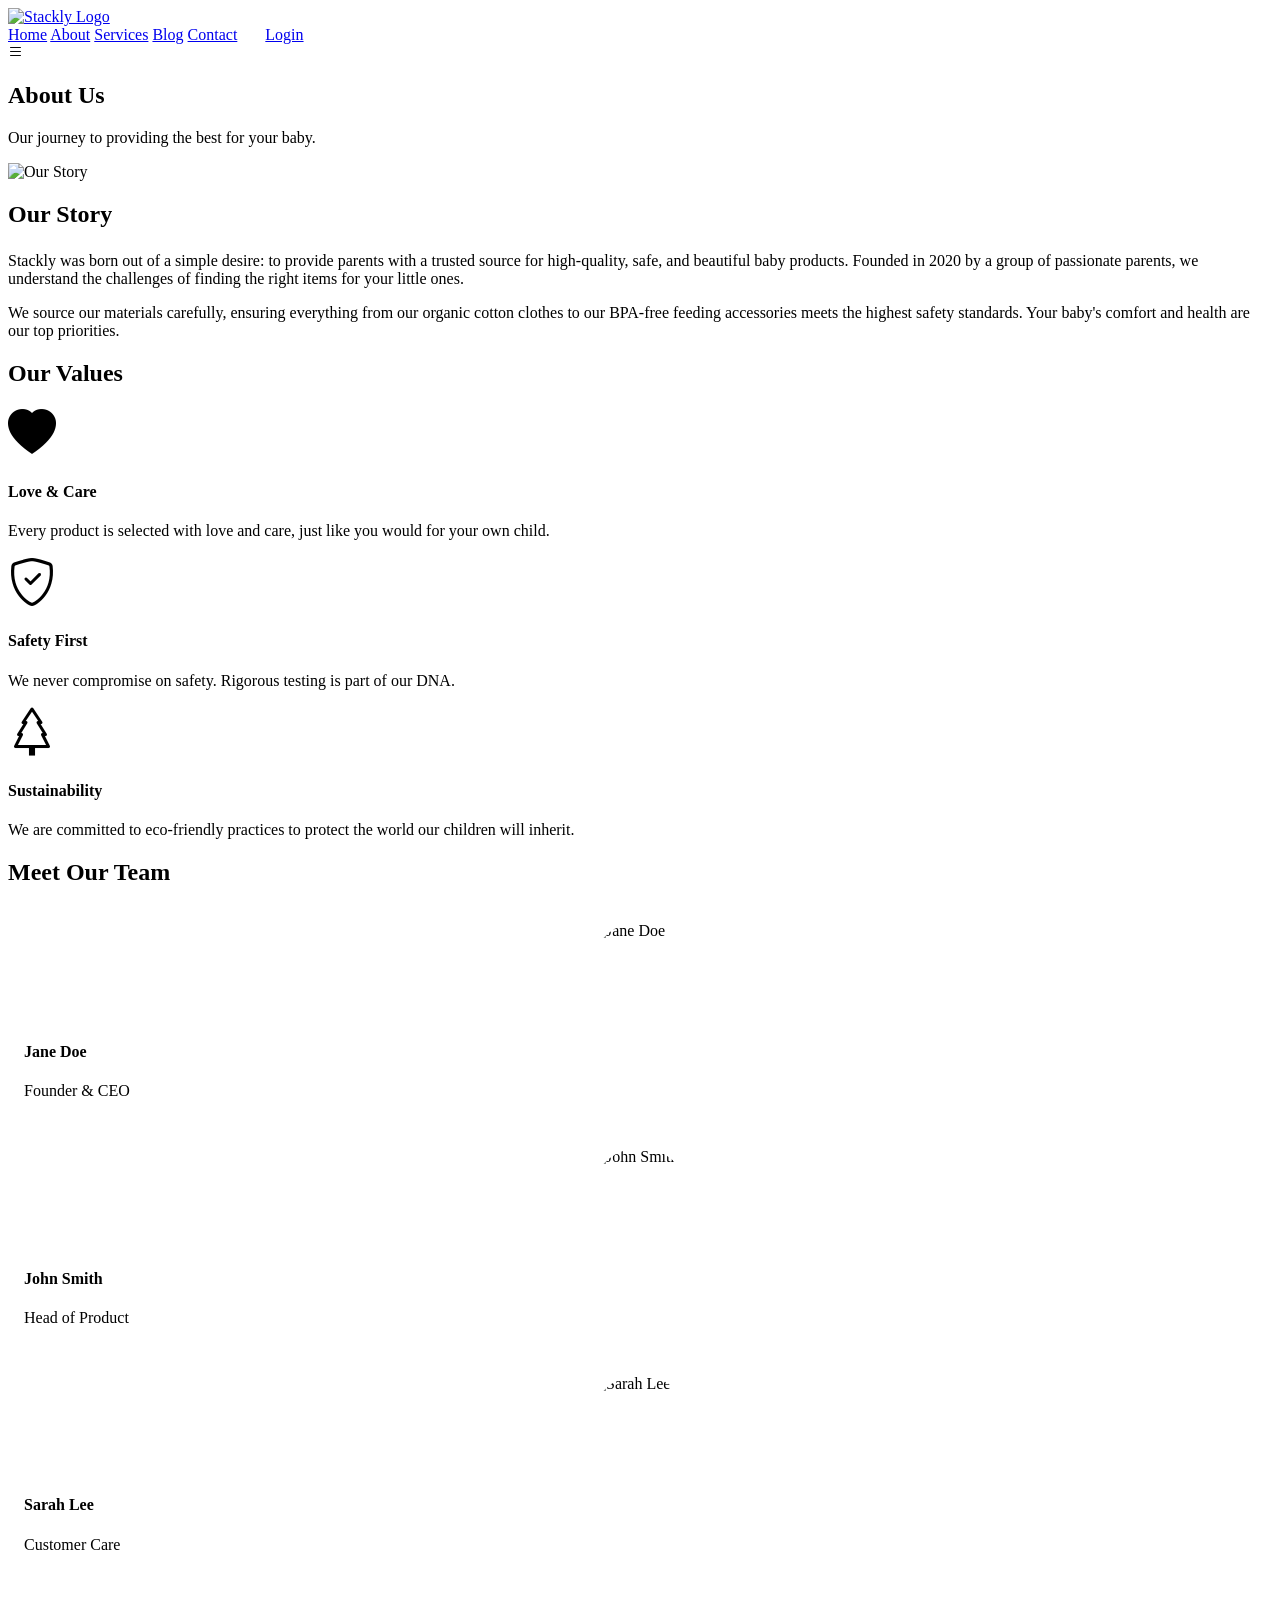
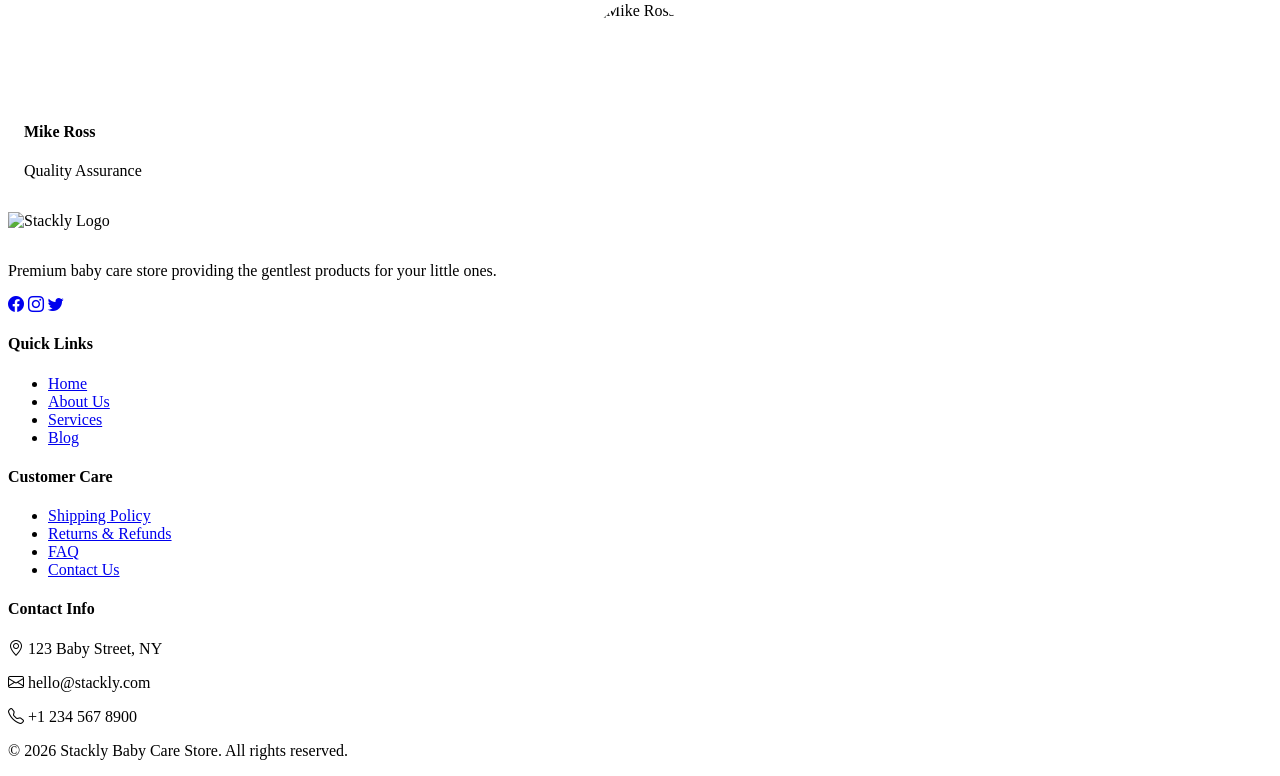
==== about.html @ 8e71440f "Add files via upload" ====
<!DOCTYPE html>
<html lang="en">
<head>
    <meta charset="UTF-8">
    <meta name="viewport" content="width=device-width, initial-scale=1.0">
    <title>About Us | Stackly Baby Care Store</title>
    <meta name="description" content="Learn more about Stackly Baby Care Store.">
    <link href="https://cdn.jsdelivr.net/npm/bootstrap-icons@1.11.1/font/bootstrap-icons.css" rel="stylesheet">
    <link rel="stylesheet" href="assets/css/style.css">
</head>
<body>

    <!-- Header -->
    <header>
        <div class="container navbar">
            <a href="index.html" class="logo">
                <img src="assets/images/logo.webp" alt="Stackly Logo">
            </a>
            <nav class="nav-links">
                <a href="index.html">Home</a>
                <a href="about.html" class="active">About</a>
                <a href="services.html">Services</a>
                <a href="blog.html">Blog</a>
                <a href="contact.html">Contact</a>
                <a href="login.html" class="btn btn-outline" style="padding: 0.5rem 1.5rem; margin-right: 0.5rem;">Login</a><a href="register.html" class="btn btn-primary" style="color: white; padding: 0.5rem 1.5rem;">Register</a>
            </nav>
            <div class="mobile-menu-btn">
                <i class="bi bi-list"></i>
            </div>
        </div>
    </header>

    <!-- 1. Page Header -->
    <section class="page-header">
        <div class="container animate-fade">
            <h1>About Us</h1>
            <p>Our journey to providing the best for your baby.</p>
        </div>
    </section>

    <!-- 2. Our Story -->
    <section class="py-5">
        <div class="container grid-2 reveal">
            <div class="reveal-left">
                <img src="assets/images/about.webp" alt="Our Story" style="border-radius: var(--radius); box-shadow: var(--shadow);">
            </div>
            <div class="reveal-right">
                <h2 class="mb-5" style="margin-bottom: 1.5rem;">Our Story</h2>
                <p>Stackly was born out of a simple desire: to provide parents with a trusted source for high-quality, safe, and beautiful baby products. Founded in 2020 by a group of passionate parents, we understand the challenges of finding the right items for your little ones.</p>
                <p>We source our materials carefully, ensuring everything from our organic cotton clothes to our BPA-free feeding accessories meets the highest safety standards. Your baby's comfort and health are our top priorities.</p>
            </div>
        </div>
    </section>

    <!-- 3. Our Values -->
    <section class="py-5 bg-light" style="background: var(--light);">
        <div class="container text-center reveal-scale">
            <h2 class="mb-5">Our Values</h2>
            <div class="grid-3">
                <div class="card">
                    <i class="bi bi-heart-fill fs-1" style="font-size: 3rem; color: var(--primary); margin-bottom: 1rem;"></i>
                    <h4>Love & Care</h4>
                    <p>Every product is selected with love and care, just like you would for your own child.</p>
                </div>
                <div class="card">
                    <i class="bi bi-shield-check fs-1" style="font-size: 3rem; color: var(--secondary); margin-bottom: 1rem;"></i>
                    <h4>Safety First</h4>
                    <p>We never compromise on safety. Rigorous testing is part of our DNA.</p>
                </div>
                <div class="card">
                    <i class="bi bi-tree fs-1" style="font-size: 3rem; color: var(--accent); margin-bottom: 1rem;"></i>
                    <h4>Sustainability</h4>
                    <p>We are committed to eco-friendly practices to protect the world our children will inherit.</p>
                </div>
            </div>
        </div>
    </section>

    <!-- 4. Meet The Team -->
    <section class="py-5">
        <div class="container text-center reveal">
            <h2 class="mb-5">Meet Our Team</h2>
            <div class="grid-4">
                <div class="card" style="padding: 1rem;">
                    <img src="assets/images/team_jane.webp" alt="Jane Doe" style="width: 100px; height: 100px; border-radius: 50%; object-fit: cover; margin: 0 auto 1rem; display: block;">
                    <h4>Jane Doe</h4>
                    <p>Founder & CEO</p>
                </div>
                <div class="card" style="padding: 1rem;">
                    <img src="assets/images/team_john.webp" alt="John Smith" style="width: 100px; height: 100px; border-radius: 50%; object-fit: cover; margin: 0 auto 1rem; display: block;">
                    <h4>John Smith</h4>
                    <p>Head of Product</p>
                </div>
                <div class="card" style="padding: 1rem;">
                    <img src="assets/images/team_sarah.webp" alt="Sarah Lee" style="width: 100px; height: 100px; border-radius: 50%; object-fit: cover; margin: 0 auto 1rem; display: block;">
                    <h4>Sarah Lee</h4>
                    <p>Customer Care</p>
                </div>
                <div class="card" style="padding: 1rem;">
                    <img src="assets/images/team_mike.webp" alt="Mike Ross" style="width: 100px; height: 100px; border-radius: 50%; object-fit: cover; margin: 0 auto 1rem; display: block;">
                    <h4>Mike Ross</h4>
                    <p>Quality Assurance</p>
                </div>
            </div>
        </div>
    </section>

    <!-- Footer -->
    <footer>
        <div class="container">
            <div class="footer-grid">
                <div class="footer-col">
                    <img src="assets/images/logo.webp" alt="Stackly Logo" style="height: 40px; margin-bottom: 1rem;">
                    <p>Premium baby care store providing the gentlest products for your little ones.</p>
                    <div class="social-links">
                        <a href="404.html" class="social-link"><i class="bi bi-facebook"></i></a>
                        <a href="404.html" class="social-link"><i class="bi bi-instagram"></i></a>
                        <a href="404.html" class="social-link"><i class="bi bi-twitter"></i></a>
                    </div>
                </div>
                <div class="footer-col">
                    <h4>Quick Links</h4>
                    <ul class="footer-links">
                        <li><a href="index.html">Home</a></li>
                        <li><a href="about.html">About Us</a></li>
                        <li><a href="services.html">Services</a></li>
                        <li><a href="blog.html">Blog</a></li>
                    </ul>
                </div>
                <div class="footer-col">
                    <h4>Customer Care</h4>
                    <ul class="footer-links">
                        <li><a href="404.html">Shipping Policy</a></li>
                        <li><a href="404.html">Returns & Refunds</a></li>
                        <li><a href="404.html">FAQ</a></li>
                        <li><a href="contact.html">Contact Us</a></li>
                    </ul>
                </div>
                <div class="footer-col">
                    <h4>Contact Info</h4>
                    <p><i class="bi bi-geo-alt me-2"></i> 123 Baby Street, NY</p>
                    <p><i class="bi bi-envelope me-2"></i> hello@stackly.com</p>
                    <p><i class="bi bi-telephone me-2"></i> +1 234 567 8900</p>
                </div>
            </div>
            <div class="footer-bottom">
                <p>&copy; 2026 Stackly Baby Care Store. All rights reserved.</p>
            </div>
        </div>
    </footer>

    <script src="assets/js/main.js"></script>
</body>
</html>
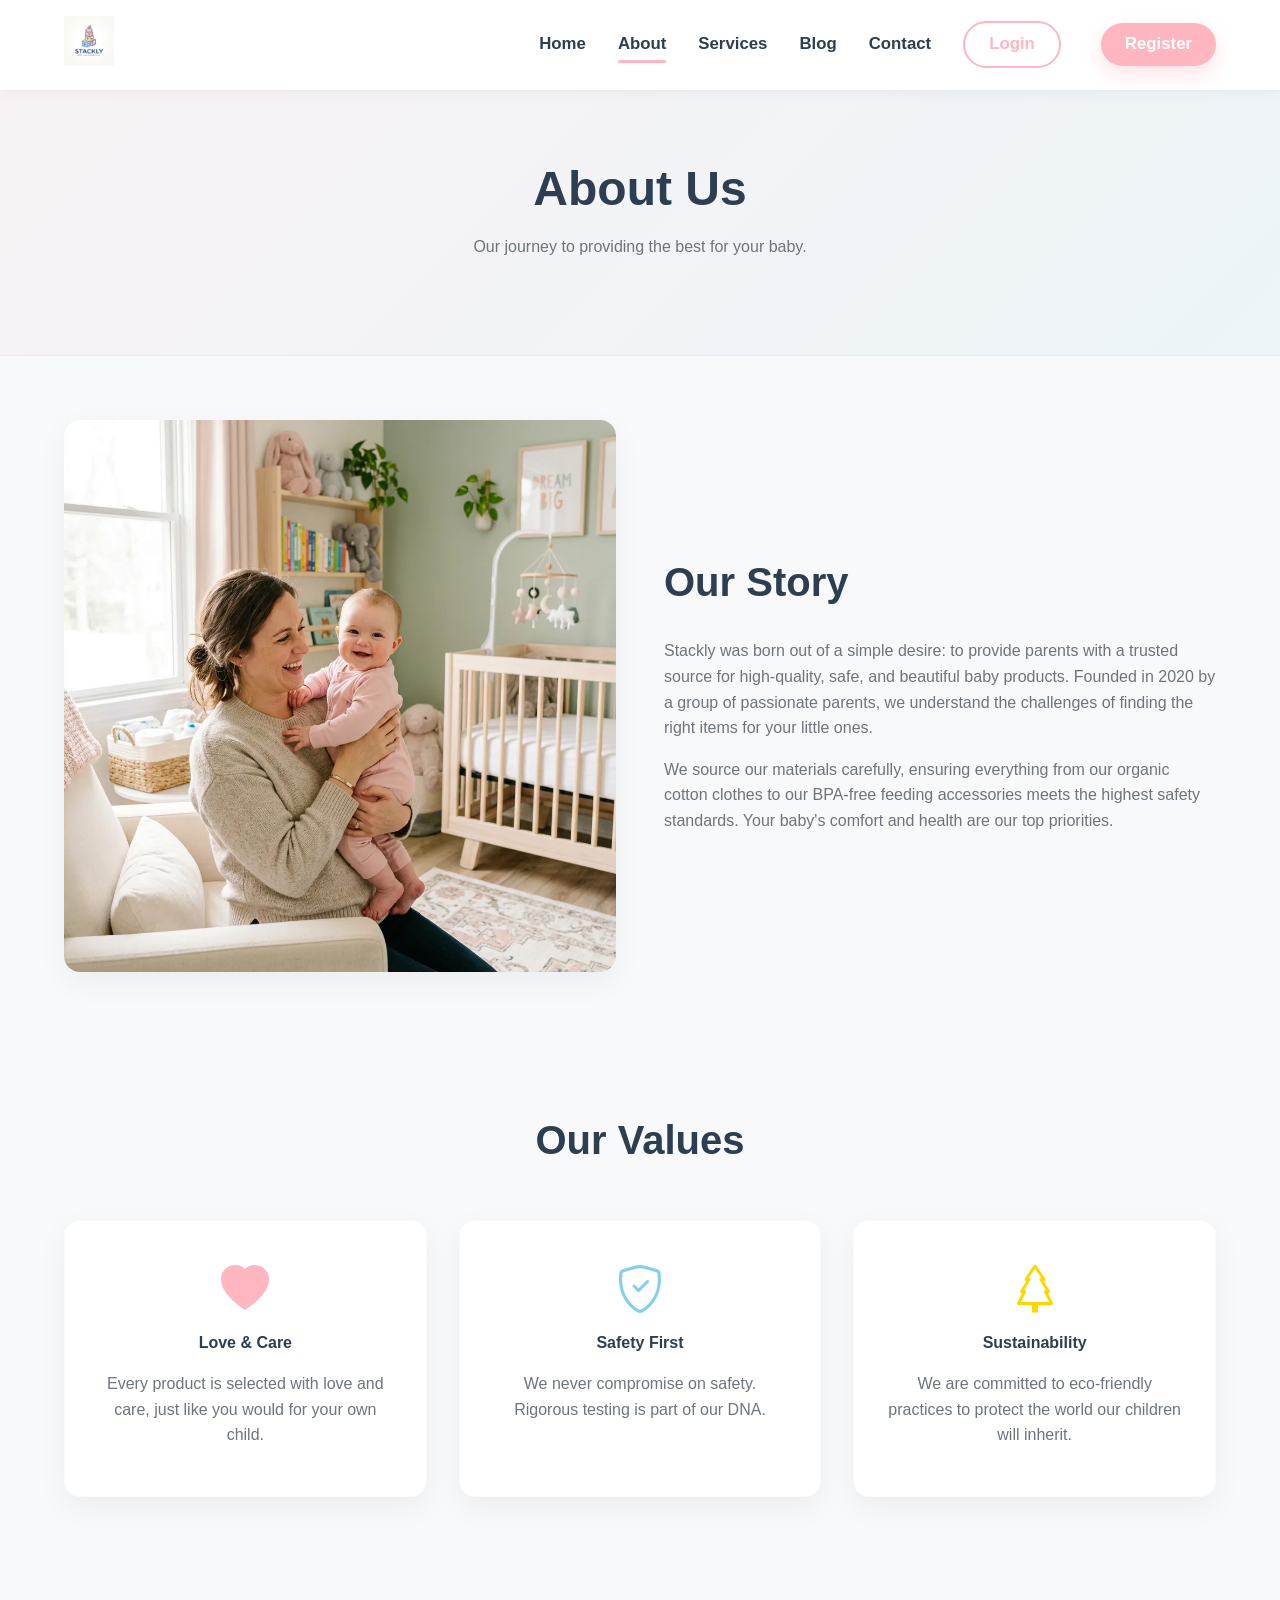
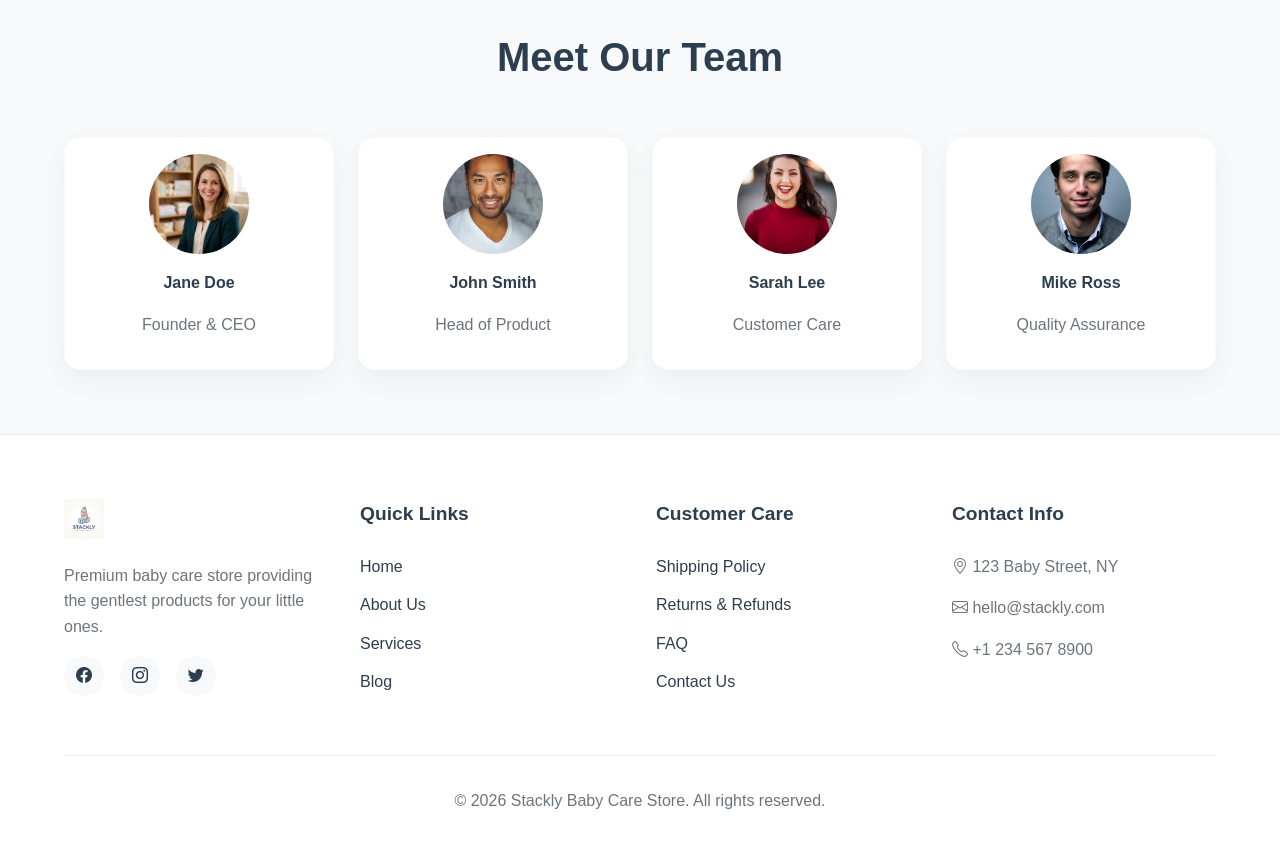
==== commit 8d2db426: "chore: organize assets into proper folder structure and update pages with map and team images" ====
--- a/about.html
+++ b/about.html
@@ -1,154 +1,154 @@
-<!DOCTYPE html>
-<html lang="en">
-<head>
-    <meta charset="UTF-8">
-    <meta name="viewport" content="width=device-width, initial-scale=1.0">
-    <title>About Us | Stackly Baby Care Store</title>
-    <meta name="description" content="Learn more about Stackly Baby Care Store.">
-    <link href="https://cdn.jsdelivr.net/npm/bootstrap-icons@1.11.1/font/bootstrap-icons.css" rel="stylesheet">
-    <link rel="stylesheet" href="assets/css/style.css">
-</head>
-<body>
-
-    <!-- Header -->
-    <header>
-        <div class="container navbar">
-            <a href="index.html" class="logo">
-                <img src="assets/images/logo.webp" alt="Stackly Logo">
-            </a>
-            <nav class="nav-links">
-                <a href="index.html">Home</a>
-                <a href="about.html" class="active">About</a>
-                <a href="services.html">Services</a>
-                <a href="blog.html">Blog</a>
-                <a href="contact.html">Contact</a>
-                <a href="login.html" class="btn btn-outline" style="padding: 0.5rem 1.5rem; margin-right: 0.5rem;">Login</a><a href="register.html" class="btn btn-primary" style="color: white; padding: 0.5rem 1.5rem;">Register</a>
-            </nav>
-            <div class="mobile-menu-btn">
-                <i class="bi bi-list"></i>
-            </div>
-        </div>
-    </header>
-
-    <!-- 1. Page Header -->
-    <section class="page-header">
-        <div class="container animate-fade">
-            <h1>About Us</h1>
-            <p>Our journey to providing the best for your baby.</p>
-        </div>
-    </section>
-
-    <!-- 2. Our Story -->
-    <section class="py-5">
-        <div class="container grid-2 reveal">
-            <div class="reveal-left">
-                <img src="assets/images/about.webp" alt="Our Story" style="border-radius: var(--radius); box-shadow: var(--shadow);">
-            </div>
-            <div class="reveal-right">
-                <h2 class="mb-5" style="margin-bottom: 1.5rem;">Our Story</h2>
-                <p>Stackly was born out of a simple desire: to provide parents with a trusted source for high-quality, safe, and beautiful baby products. Founded in 2020 by a group of passionate parents, we understand the challenges of finding the right items for your little ones.</p>
-                <p>We source our materials carefully, ensuring everything from our organic cotton clothes to our BPA-free feeding accessories meets the highest safety standards. Your baby's comfort and health are our top priorities.</p>
-            </div>
-        </div>
-    </section>
-
-    <!-- 3. Our Values -->
-    <section class="py-5 bg-light" style="background: var(--light);">
-        <div class="container text-center reveal-scale">
-            <h2 class="mb-5">Our Values</h2>
-            <div class="grid-3">
-                <div class="card">
-                    <i class="bi bi-heart-fill fs-1" style="font-size: 3rem; color: var(--primary); margin-bottom: 1rem;"></i>
-                    <h4>Love & Care</h4>
-                    <p>Every product is selected with love and care, just like you would for your own child.</p>
-                </div>
-                <div class="card">
-                    <i class="bi bi-shield-check fs-1" style="font-size: 3rem; color: var(--secondary); margin-bottom: 1rem;"></i>
-                    <h4>Safety First</h4>
-                    <p>We never compromise on safety. Rigorous testing is part of our DNA.</p>
-                </div>
-                <div class="card">
-                    <i class="bi bi-tree fs-1" style="font-size: 3rem; color: var(--accent); margin-bottom: 1rem;"></i>
-                    <h4>Sustainability</h4>
-                    <p>We are committed to eco-friendly practices to protect the world our children will inherit.</p>
-                </div>
-            </div>
-        </div>
-    </section>
-
-    <!-- 4. Meet The Team -->
-    <section class="py-5">
-        <div class="container text-center reveal">
-            <h2 class="mb-5">Meet Our Team</h2>
-            <div class="grid-4">
-                <div class="card" style="padding: 1rem;">
-                    <img src="assets/images/team_jane.webp" alt="Jane Doe" style="width: 100px; height: 100px; border-radius: 50%; object-fit: cover; margin: 0 auto 1rem; display: block;">
-                    <h4>Jane Doe</h4>
-                    <p>Founder & CEO</p>
-                </div>
-                <div class="card" style="padding: 1rem;">
-                    <img src="assets/images/team_john.webp" alt="John Smith" style="width: 100px; height: 100px; border-radius: 50%; object-fit: cover; margin: 0 auto 1rem; display: block;">
-                    <h4>John Smith</h4>
-                    <p>Head of Product</p>
-                </div>
-                <div class="card" style="padding: 1rem;">
-                    <img src="assets/images/team_sarah.webp" alt="Sarah Lee" style="width: 100px; height: 100px; border-radius: 50%; object-fit: cover; margin: 0 auto 1rem; display: block;">
-                    <h4>Sarah Lee</h4>
-                    <p>Customer Care</p>
-                </div>
-                <div class="card" style="padding: 1rem;">
-                    <img src="assets/images/team_mike.webp" alt="Mike Ross" style="width: 100px; height: 100px; border-radius: 50%; object-fit: cover; margin: 0 auto 1rem; display: block;">
-                    <h4>Mike Ross</h4>
-                    <p>Quality Assurance</p>
-                </div>
-            </div>
-        </div>
-    </section>
-
-    <!-- Footer -->
-    <footer>
-        <div class="container">
-            <div class="footer-grid">
-                <div class="footer-col">
-                    <img src="assets/images/logo.webp" alt="Stackly Logo" style="height: 40px; margin-bottom: 1rem;">
-                    <p>Premium baby care store providing the gentlest products for your little ones.</p>
-                    <div class="social-links">
-                        <a href="404.html" class="social-link"><i class="bi bi-facebook"></i></a>
-                        <a href="404.html" class="social-link"><i class="bi bi-instagram"></i></a>
-                        <a href="404.html" class="social-link"><i class="bi bi-twitter"></i></a>
-                    </div>
-                </div>
-                <div class="footer-col">
-                    <h4>Quick Links</h4>
-                    <ul class="footer-links">
-                        <li><a href="index.html">Home</a></li>
-                        <li><a href="about.html">About Us</a></li>
-                        <li><a href="services.html">Services</a></li>
-                        <li><a href="blog.html">Blog</a></li>
-                    </ul>
-                </div>
-                <div class="footer-col">
-                    <h4>Customer Care</h4>
-                    <ul class="footer-links">
-                        <li><a href="404.html">Shipping Policy</a></li>
-                        <li><a href="404.html">Returns & Refunds</a></li>
-                        <li><a href="404.html">FAQ</a></li>
-                        <li><a href="contact.html">Contact Us</a></li>
-                    </ul>
-                </div>
-                <div class="footer-col">
-                    <h4>Contact Info</h4>
-                    <p><i class="bi bi-geo-alt me-2"></i> 123 Baby Street, NY</p>
-                    <p><i class="bi bi-envelope me-2"></i> hello@stackly.com</p>
-                    <p><i class="bi bi-telephone me-2"></i> +1 234 567 8900</p>
-                </div>
-            </div>
-            <div class="footer-bottom">
-                <p>&copy; 2026 Stackly Baby Care Store. All rights reserved.</p>
-            </div>
-        </div>
-    </footer>
-
-    <script src="assets/js/main.js"></script>
-</body>
-</html>
+<!DOCTYPE html>
+<html lang="en">
+<head>
+    <meta charset="UTF-8">
+    <meta name="viewport" content="width=device-width, initial-scale=1.0">
+    <title>About Us | Stackly Baby Care Store</title>
+    <meta name="description" content="Learn more about Stackly Baby Care Store.">
+    <link href="https://cdn.jsdelivr.net/npm/bootstrap-icons@1.11.1/font/bootstrap-icons.css" rel="stylesheet">
+    <link rel="stylesheet" href="assets/css/style.css">
+</head>
+<body>
+
+    <!-- Header -->
+    <header>
+        <div class="container navbar">
+            <a href="index.html" class="logo">
+                <img src="assets/images/logo.webp" alt="Stackly Logo">
+            </a>
+            <nav class="nav-links">
+                <a href="index.html">Home</a>
+                <a href="about.html" class="active">About</a>
+                <a href="services.html">Services</a>
+                <a href="blog.html">Blog</a>
+                <a href="contact.html">Contact</a>
+                <a href="login.html" class="btn btn-outline" style="padding: 0.5rem 1.5rem; margin-right: 0.5rem;">Login</a><a href="register.html" class="btn btn-primary" style="color: white; padding: 0.5rem 1.5rem;">Register</a>
+            </nav>
+            <div class="mobile-menu-btn">
+                <i class="bi bi-list"></i>
+            </div>
+        </div>
+    </header>
+
+    <!-- 1. Page Header -->
+    <section class="page-header">
+        <div class="container animate-fade">
+            <h1>About Us</h1>
+            <p>Our journey to providing the best for your baby.</p>
+        </div>
+    </section>
+
+    <!-- 2. Our Story -->
+    <section class="py-5">
+        <div class="container grid-2 reveal">
+            <div class="reveal-left">
+                <img src="assets/images/about.webp" alt="Our Story" style="border-radius: var(--radius); box-shadow: var(--shadow);">
+            </div>
+            <div class="reveal-right">
+                <h2 class="mb-5" style="margin-bottom: 1.5rem;">Our Story</h2>
+                <p>Stackly was born out of a simple desire: to provide parents with a trusted source for high-quality, safe, and beautiful baby products. Founded in 2020 by a group of passionate parents, we understand the challenges of finding the right items for your little ones.</p>
+                <p>We source our materials carefully, ensuring everything from our organic cotton clothes to our BPA-free feeding accessories meets the highest safety standards. Your baby's comfort and health are our top priorities.</p>
+            </div>
+        </div>
+    </section>
+
+    <!-- 3. Our Values -->
+    <section class="py-5 bg-light" style="background: var(--light);">
+        <div class="container text-center reveal-scale">
+            <h2 class="mb-5">Our Values</h2>
+            <div class="grid-3">
+                <div class="card">
+                    <i class="bi bi-heart-fill fs-1" style="font-size: 3rem; color: var(--primary); margin-bottom: 1rem;"></i>
+                    <h4>Love & Care</h4>
+                    <p>Every product is selected with love and care, just like you would for your own child.</p>
+                </div>
+                <div class="card">
+                    <i class="bi bi-shield-check fs-1" style="font-size: 3rem; color: var(--secondary); margin-bottom: 1rem;"></i>
+                    <h4>Safety First</h4>
+                    <p>We never compromise on safety. Rigorous testing is part of our DNA.</p>
+                </div>
+                <div class="card">
+                    <i class="bi bi-tree fs-1" style="font-size: 3rem; color: var(--accent); margin-bottom: 1rem;"></i>
+                    <h4>Sustainability</h4>
+                    <p>We are committed to eco-friendly practices to protect the world our children will inherit.</p>
+                </div>
+            </div>
+        </div>
+    </section>
+
+    <!-- 4. Meet The Team -->
+    <section class="py-5">
+        <div class="container text-center reveal">
+            <h2 class="mb-5">Meet Our Team</h2>
+            <div class="grid-4">
+                <div class="card" style="padding: 1rem;">
+                    <img src="assets/images/team_jane.webp" alt="Jane Doe" style="width: 100px; height: 100px; border-radius: 50%; object-fit: cover; margin: 0 auto 1rem; display: block;">
+                    <h4>Jane Doe</h4>
+                    <p>Founder & CEO</p>
+                </div>
+                <div class="card" style="padding: 1rem;">
+                    <img src="assets/images/team_john.webp" alt="John Smith" style="width: 100px; height: 100px; border-radius: 50%; object-fit: cover; margin: 0 auto 1rem; display: block;">
+                    <h4>John Smith</h4>
+                    <p>Head of Product</p>
+                </div>
+                <div class="card" style="padding: 1rem;">
+                    <img src="assets/images/team_sarah.webp" alt="Sarah Lee" style="width: 100px; height: 100px; border-radius: 50%; object-fit: cover; margin: 0 auto 1rem; display: block;">
+                    <h4>Sarah Lee</h4>
+                    <p>Customer Care</p>
+                </div>
+                <div class="card" style="padding: 1rem;">
+                    <img src="assets/images/team_mike.webp" alt="Mike Ross" style="width: 100px; height: 100px; border-radius: 50%; object-fit: cover; margin: 0 auto 1rem; display: block;">
+                    <h4>Mike Ross</h4>
+                    <p>Quality Assurance</p>
+                </div>
+            </div>
+        </div>
+    </section>
+
+    <!-- Footer -->
+    <footer>
+        <div class="container">
+            <div class="footer-grid">
+                <div class="footer-col">
+                    <img src="assets/images/logo.webp" alt="Stackly Logo" style="height: 40px; margin-bottom: 1rem;">
+                    <p>Premium baby care store providing the gentlest products for your little ones.</p>
+                    <div class="social-links">
+                        <a href="404.html" class="social-link"><i class="bi bi-facebook"></i></a>
+                        <a href="404.html" class="social-link"><i class="bi bi-instagram"></i></a>
+                        <a href="404.html" class="social-link"><i class="bi bi-twitter"></i></a>
+                    </div>
+                </div>
+                <div class="footer-col">
+                    <h4>Quick Links</h4>
+                    <ul class="footer-links">
+                        <li><a href="index.html">Home</a></li>
+                        <li><a href="about.html">About Us</a></li>
+                        <li><a href="services.html">Services</a></li>
+                        <li><a href="blog.html">Blog</a></li>
+                    </ul>
+                </div>
+                <div class="footer-col">
+                    <h4>Customer Care</h4>
+                    <ul class="footer-links">
+                        <li><a href="404.html">Shipping Policy</a></li>
+                        <li><a href="404.html">Returns & Refunds</a></li>
+                        <li><a href="404.html">FAQ</a></li>
+                        <li><a href="contact.html">Contact Us</a></li>
+                    </ul>
+                </div>
+                <div class="footer-col">
+                    <h4>Contact Info</h4>
+                    <p><i class="bi bi-geo-alt me-2"></i> 123 Baby Street, NY</p>
+                    <p><i class="bi bi-envelope me-2"></i> hello@stackly.com</p>
+                    <p><i class="bi bi-telephone me-2"></i> +1 234 567 8900</p>
+                </div>
+            </div>
+            <div class="footer-bottom">
+                <p>&copy; 2026 Stackly Baby Care Store. All rights reserved.</p>
+            </div>
+        </div>
+    </footer>
+
+    <script src="assets/js/main.js"></script>
+</body>
+</html>
--- a/assets/css/style.css
+++ b/assets/css/style.css
@@ -0,0 +1,442 @@
+@import url('https://fonts.googleapis.com/css2?family=Quicksand:wght@400;500;600;700&display=swap');
+
+:root {
+  --primary: #FFB6C1; /* Light Pink */
+  --secondary: #87CEEB; /* Sky Blue */
+  --accent: #FFD700; /* Warm Yellow */
+  --dark: #2C3E50; /* Text */
+  --light: #F8F9FA; /* Background */
+  --white: #FFFFFF;
+  --gray: #6C757D;
+  --gray-light: #E9ECEF;
+  --transition: all 0.3s cubic-bezier(0.25, 0.8, 0.25, 1);
+  --shadow: 0 10px 30px rgba(0,0,0,0.05);
+  --shadow-hover: 0 15px 35px rgba(0,0,0,0.1);
+  --radius: 16px;
+}
+
+* {
+  margin: 0;
+  padding: 0;
+  box-sizing: border-box;
+}
+
+body {
+  font-family: 'Quicksand', sans-serif;
+  color: var(--dark);
+  background-color: var(--light);
+  line-height: 1.6;
+  overflow-x: hidden;
+}
+
+a {
+  text-decoration: none;
+  color: var(--dark);
+  transition: var(--transition);
+}
+
+ul {
+  list-style: none;
+}
+
+img {
+  max-width: 100%;
+  height: auto;
+}
+
+/* Typography */
+h1, h2, h3, h4, h5, h6 {
+  font-weight: 700;
+  margin-bottom: 1rem;
+  color: var(--dark);
+}
+
+h1 { font-size: 3.5rem; line-height: 1.2; }
+h2 { font-size: 2.5rem; }
+h3 { font-size: 1.75rem; }
+p { margin-bottom: 1rem; color: var(--gray); font-weight: 500; }
+
+/* Utilities */
+.container {
+  width: 100%;
+  max-width: 1200px;
+  margin: 0 auto;
+  padding: 0 1.5rem;
+}
+
+.text-center { text-align: center; }
+.mt-5 { margin-top: 3rem; }
+.mb-5 { margin-bottom: 3rem; }
+.py-5 { padding: 4rem 0; }
+
+/* Buttons */
+.btn {
+  display: inline-flex;
+  align-items: center;
+  justify-content: center;
+  padding: 0.8rem 2rem;
+  border-radius: 30px;
+  font-weight: 700;
+  font-size: 1.1rem;
+  cursor: pointer;
+  border: none;
+  transition: var(--transition);
+  position: relative;
+  overflow: hidden;
+  z-index: 1;
+}
+
+.btn-primary {
+  background: var(--primary);
+  color: var(--white);
+  box-shadow: 0 8px 20px rgba(255, 182, 193, 0.4);
+}
+
+.btn-primary:hover {
+  transform: translateY(-3px);
+  box-shadow: 0 12px 25px rgba(255, 182, 193, 0.6);
+  background: #ff9eac;
+}
+
+.btn-secondary {
+  background: var(--secondary);
+  color: var(--white);
+  box-shadow: 0 8px 20px rgba(135, 206, 235, 0.4);
+}
+
+.btn-secondary:hover {
+  transform: translateY(-3px);
+  box-shadow: 0 12px 25px rgba(135, 206, 235, 0.6);
+  background: #75bfe0;
+}
+
+.btn-outline {
+  background: transparent;
+  color: var(--primary);
+  border: 2px solid var(--primary);
+}
+
+.btn-outline:hover {
+  background: var(--primary);
+  color: var(--white);
+}
+
+/* Header & Navigation */
+header {
+  position: fixed;
+  top: 0;
+  left: 0;
+  width: 100%;
+  background: rgba(255, 255, 255, 0.95);
+  backdrop-filter: blur(10px);
+  z-index: 1000;
+  box-shadow: 0 2px 15px rgba(0,0,0,0.05);
+  padding: 1rem 0;
+  transition: var(--transition);
+}
+
+.navbar {
+  display: flex;
+  justify-content: space-between;
+  align-items: center;
+}
+
+.logo img {
+  height: 50px;
+  transition: var(--transition);
+}
+
+.nav-links {
+  display: flex;
+  gap: 2rem;
+  align-items: center;
+}
+
+.nav-links a {
+  font-weight: 600;
+  font-size: 1.05rem;
+  position: relative;
+}
+
+.nav-links a::after {
+  content: '';
+  position: absolute;
+  bottom: -5px;
+  left: 0;
+  width: 0%;
+  height: 3px;
+  background: var(--primary);
+  transition: var(--transition);
+  border-radius: 2px;
+}
+
+.nav-links a:hover::after, .nav-links a.active::after {
+  width: 100%;
+}
+
+.mobile-menu-btn {
+  display: none;
+  font-size: 1.5rem;
+  color: var(--dark);
+  cursor: pointer;
+}
+
+/* Animations */
+@keyframes float {
+  0% { transform: translateY(0px); }
+  50% { transform: translateY(-15px); }
+  100% { transform: translateY(0px); }
+}
+
+@keyframes pulse {
+  0% { transform: scale(1); }
+  50% { transform: scale(1.05); }
+  100% { transform: scale(1); }
+}
+
+@keyframes fadeIn {
+  from { opacity: 0; transform: translateY(20px); }
+  to { opacity: 1; transform: translateY(0); }
+}
+
+.animate-fade {
+  animation: fadeIn 1s ease-out forwards;
+}
+
+/* Scroll Animations */
+.reveal {
+  opacity: 0;
+  transform: translateY(30px);
+  transition: all 0.8s cubic-bezier(0.5, 0, 0, 1);
+}
+
+.reveal.active {
+  opacity: 1;
+  transform: translateY(0);
+}
+
+.reveal-left {
+  opacity: 0;
+  transform: translateX(-50px);
+  transition: all 0.8s cubic-bezier(0.5, 0, 0, 1);
+}
+
+.reveal-left.active {
+  opacity: 1;
+  transform: translateX(0);
+}
+
+.reveal-right {
+  opacity: 0;
+  transform: translateX(50px);
+  transition: all 0.8s cubic-bezier(0.5, 0, 0, 1);
+}
+
+.reveal-right.active {
+  opacity: 1;
+  transform: translateX(0);
+}
+
+.reveal-scale {
+  opacity: 0;
+  transform: scale(0.9);
+  transition: all 0.8s cubic-bezier(0.5, 0, 0, 1);
+}
+
+.reveal-scale.active {
+  opacity: 1;
+  transform: scale(1);
+}
+
+/* Footer */
+footer {
+  background: var(--white);
+  padding: 4rem 0 2rem;
+  border-top: 1px solid var(--gray-light);
+}
+
+.footer-grid {
+  display: grid;
+  grid-template-columns: repeat(auto-fit, minmax(200px, 1fr));
+  gap: 2rem;
+  margin-bottom: 3rem;
+}
+
+.footer-col h4 {
+  margin-bottom: 1.5rem;
+  font-size: 1.2rem;
+}
+
+.footer-links li {
+  margin-bottom: 0.8rem;
+}
+
+.footer-links a:hover {
+  color: var(--primary);
+  padding-left: 5px;
+}
+
+.social-links {
+  display: flex;
+  gap: 1rem;
+  margin-top: 1rem;
+}
+
+.social-links a {
+  display: inline-flex;
+  align-items: center;
+  justify-content: center;
+  width: 40px;
+  height: 40px;
+  border-radius: 50%;
+  background: var(--light);
+  color: var(--dark);
+  transition: var(--transition);
+}
+
+.social-links a:hover {
+  background: var(--primary);
+  color: var(--white);
+  transform: translateY(-3px);
+}
+
+.footer-bottom {
+  text-align: center;
+  padding-top: 2rem;
+  border-top: 1px solid var(--gray-light);
+}
+
+/* Forms */
+.form-group {
+  margin-bottom: 1.5rem;
+}
+
+.form-control {
+  width: 100%;
+  padding: 1rem 1.5rem;
+  border: 2px solid var(--gray-light);
+  border-radius: var(--radius);
+  font-family: inherit;
+  font-size: 1rem;
+  transition: var(--transition);
+  background: var(--white);
+}
+
+.form-control:focus {
+  outline: none;
+  border-color: var(--secondary);
+  box-shadow: 0 0 0 4px rgba(135, 206, 235, 0.1);
+}
+
+/* Grid System for Sections */
+.grid-2 { display: grid; grid-template-columns: 1fr 1fr; gap: 3rem; align-items: center; }
+.grid-3 { display: grid; grid-template-columns: repeat(3, 1fr); gap: 2rem; }
+.grid-4 { display: grid; grid-template-columns: repeat(4, 1fr); gap: 1.5rem; }
+
+/* Cards */
+.card {
+  background: var(--white);
+  border-radius: var(--radius);
+  padding: 2rem;
+  box-shadow: var(--shadow);
+  transition: var(--transition);
+  border: 1px solid rgba(0,0,0,0.02);
+  height: 100%;
+}
+
+.card:hover {
+  transform: translateY(-10px);
+  box-shadow: var(--shadow-hover);
+}
+
+.card-img {
+  width: 100%;
+  height: 250px;
+  object-fit: cover;
+  border-radius: var(--radius) var(--radius) 0 0;
+  margin: -2rem -2rem 1.5rem -2rem;
+  width: calc(100% + 4rem);
+}
+
+/* Page Header */
+.page-header {
+  padding: 10rem 0 5rem;
+  background: linear-gradient(135deg, rgba(255,182,193,0.1), rgba(135,206,235,0.1));
+  text-align: center;
+  border-bottom: 1px solid var(--gray-light);
+}
+
+.page-header h1 {
+  font-size: 3rem;
+  margin-bottom: 1rem;
+}
+
+/* Mobile Responsiveness */
+@media (max-width: 991px) {
+  h1 { font-size: 2.8rem; }
+  .grid-4 { grid-template-columns: repeat(2, 1fr); }
+  .grid-2 { grid-template-columns: 1fr; gap: 2rem; }
+}
+
+@media (max-width: 768px) {
+  .mobile-menu-btn { display: block; }
+  .nav-links {
+    position: fixed;
+    top: 70px;
+    left: -100%;
+    width: 100%;
+    height: calc(100vh - 70px);
+    background: var(--white);
+    flex-direction: column;
+    justify-content: center;
+    gap: 2rem;
+    transition: var(--transition);
+    z-index: 999;
+  }
+  .nav-links.active { left: 0; }
+  .grid-3, .grid-4 { grid-template-columns: 1fr; }
+  h1 { font-size: 2.2rem; }
+  .py-5 { padding: 3rem 0; }
+}
+
+/* Instagram Section Styling */
+.instagram-item {
+  position: relative;
+  border-radius: var(--radius);
+  overflow: hidden;
+  height: 250px;
+  cursor: pointer;
+  box-shadow: var(--shadow);
+}
+
+.instagram-item img {
+  width: 100%;
+  height: 100%;
+  object-fit: cover;
+  transition: var(--transition);
+}
+
+.instagram-overlay {
+  position: absolute;
+  top: 0;
+  left: 0;
+  width: 100%;
+  height: 100%;
+  background: rgba(255, 182, 193, 0.6); /* soft translucent overlay */
+  display: flex;
+  align-items: center;
+  justify-content: center;
+  opacity: 0;
+  transition: var(--transition);
+  color: var(--white);
+  font-size: 2rem;
+}
+
+.instagram-item:hover img {
+  transform: scale(1.1);
+}
+
+.instagram-item:hover .instagram-overlay {
+  opacity: 1;
+}
+
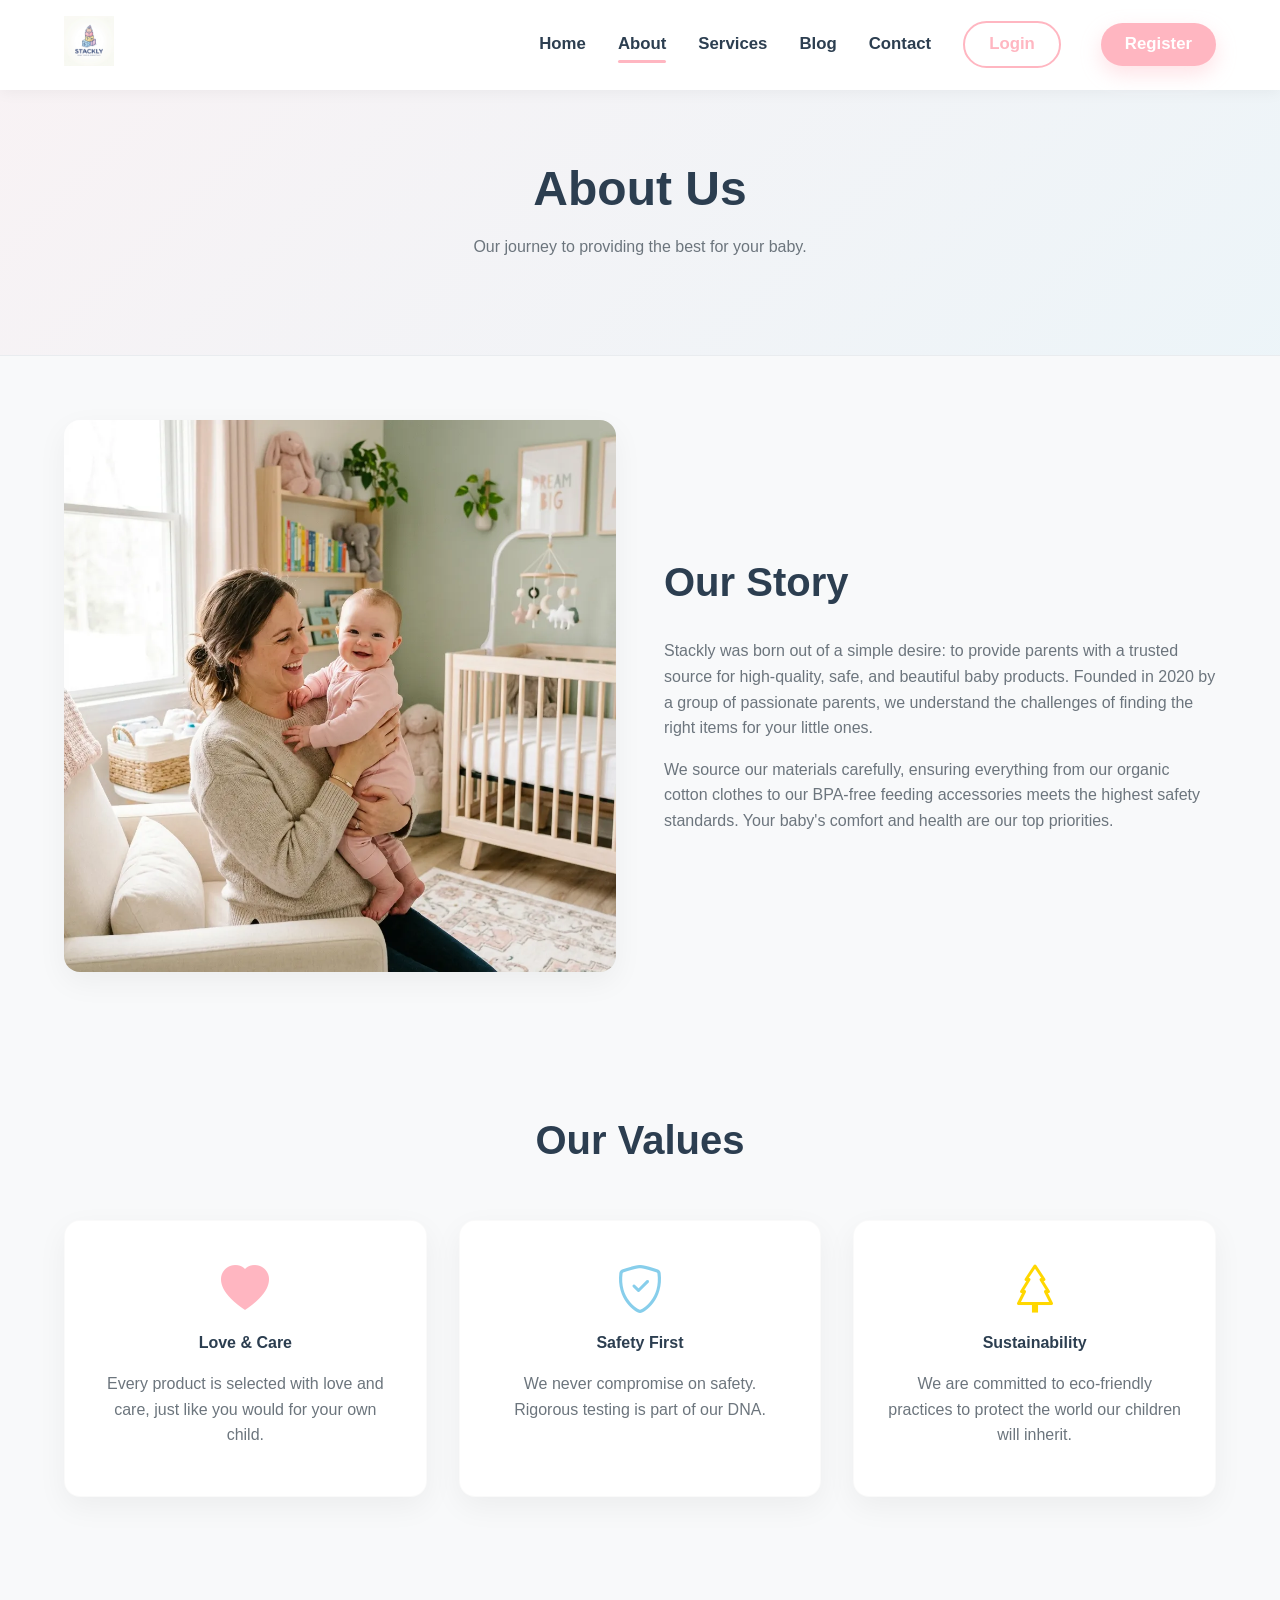
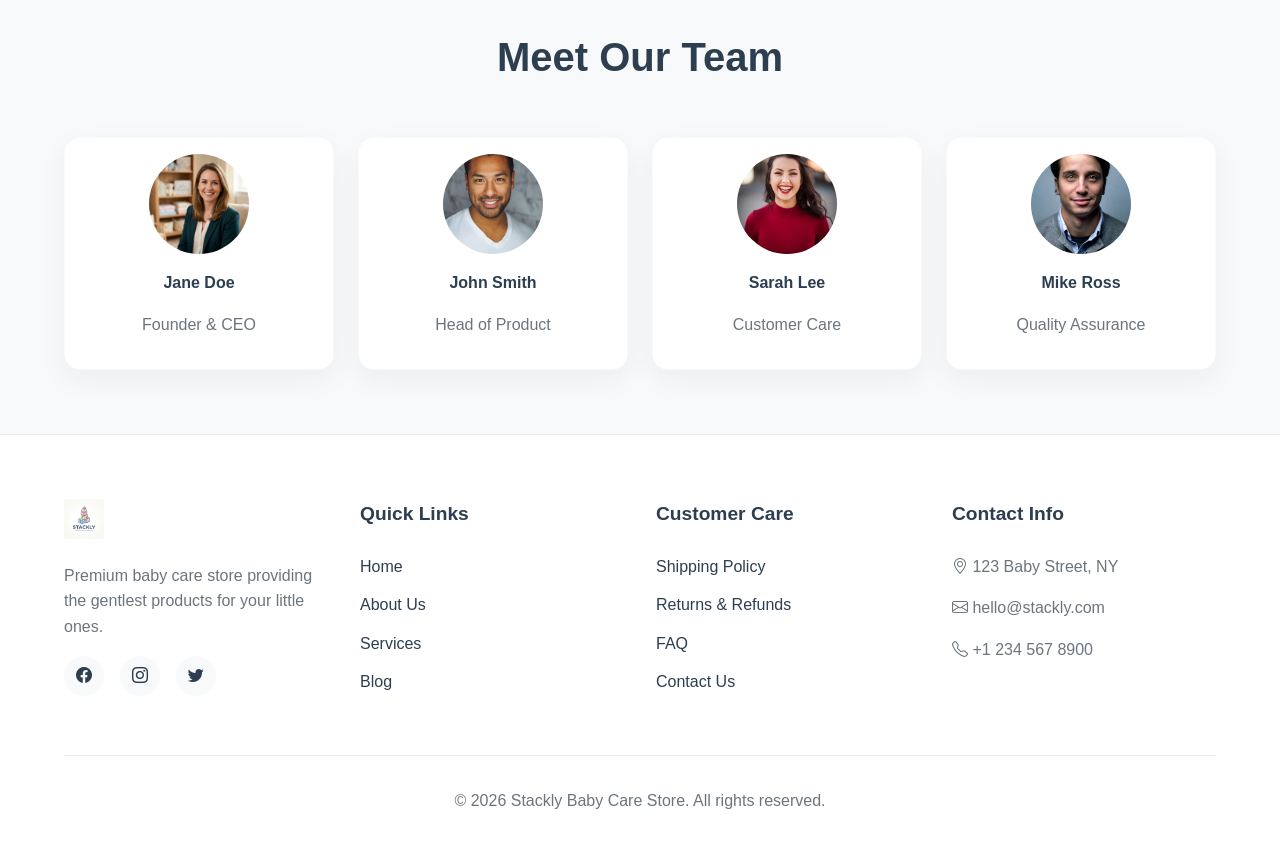
==== commit 45120132: "Fix homepage alignment, mobile responsiveness, layout grid bugs, and update animations" ====
--- a/about.html
+++ b/about.html
@@ -6,7 +6,7 @@
     <title>About Us | Stackly Baby Care Store</title>
     <meta name="description" content="Learn more about Stackly Baby Care Store.">
     <link href="https://cdn.jsdelivr.net/npm/bootstrap-icons@1.11.1/font/bootstrap-icons.css" rel="stylesheet">
-    <link rel="stylesheet" href="assets/css/style.css">
+    <link rel="stylesheet" href="assets/css/style_v3.css">
 </head>
 <body>
 
--- a/assets/css/style_v3.css
+++ b/assets/css/style_v3.css
@@ -0,0 +1,557 @@
+@import url('https://fonts.googleapis.com/css2?family=Quicksand:wght@400;500;600;700&display=swap');
+
+:root {
+  --primary: #FFB6C1; /* Light Pink */
+  --secondary: #87CEEB; /* Sky Blue */
+  --accent: #FFD700; /* Warm Yellow */
+  --dark: #2C3E50; /* Text */
+  --light: #F8F9FA; /* Background */
+  --white: #FFFFFF;
+  --gray: #6C757D;
+  --gray-light: #E9ECEF;
+  --transition: all 0.3s cubic-bezier(0.25, 0.8, 0.25, 1);
+  --shadow: 0 10px 30px rgba(0,0,0,0.05);
+  --shadow-hover: 0 15px 35px rgba(0,0,0,0.1);
+  --radius: 16px;
+}
+
+* {
+  margin: 0;
+  padding: 0;
+  box-sizing: border-box;
+}
+
+html, body {
+  width: 100%;
+  overflow-x: hidden;
+  position: relative;
+}
+
+body {
+  font-family: 'Quicksand', sans-serif;
+  color: var(--dark);
+  background-color: var(--light);
+  line-height: 1.6;
+}
+
+a {
+  text-decoration: none;
+  color: var(--dark);
+  transition: var(--transition);
+}
+
+ul {
+  list-style: none;
+}
+
+img {
+  max-width: 100%;
+  height: auto;
+}
+
+/* Typography */
+h1, h2, h3, h4, h5, h6 {
+  font-weight: 700;
+  margin-bottom: 1rem;
+  color: var(--dark);
+}
+
+h1 { font-size: 3.5rem; line-height: 1.2; }
+h2 { font-size: 2.5rem; }
+h3 { font-size: 1.75rem; }
+p { margin-bottom: 1rem; color: var(--gray); font-weight: 500; }
+
+/* Utilities */
+.container {
+  width: 100%;
+  max-width: 1200px;
+  margin: 0 auto;
+  padding: 0 1.5rem;
+}
+
+.text-center { text-align: center; }
+.mt-5 { margin-top: 3rem; }
+.mb-5 { margin-bottom: 3rem; }
+.py-5 { padding: 4rem 0; }
+
+/* Buttons */
+.btn {
+  display: inline-flex;
+  align-items: center;
+  justify-content: center;
+  padding: 0.8rem 2rem;
+  border-radius: 30px;
+  font-weight: 700;
+  font-size: 1.1rem;
+  cursor: pointer;
+  border: none;
+  transition: var(--transition);
+  position: relative;
+  overflow: hidden;
+  z-index: 1;
+}
+
+.btn-primary {
+  background: var(--primary);
+  color: var(--white);
+  box-shadow: 0 8px 20px rgba(255, 182, 193, 0.4);
+}
+
+.btn-primary:hover {
+  transform: translateY(-3px);
+  box-shadow: 0 12px 25px rgba(255, 182, 193, 0.6);
+  background: #ff9eac;
+}
+
+.btn-secondary {
+  background: var(--secondary);
+  color: var(--white);
+  box-shadow: 0 8px 20px rgba(135, 206, 235, 0.4);
+}
+
+.btn-secondary:hover {
+  transform: translateY(-3px);
+  box-shadow: 0 12px 25px rgba(135, 206, 235, 0.6);
+  background: #75bfe0;
+}
+
+.btn-outline {
+  background: transparent;
+  color: var(--primary);
+  border: 2px solid var(--primary);
+}
+
+.btn-outline:hover {
+  background: var(--primary);
+  color: var(--white);
+}
+
+/* Header & Navigation */
+header {
+  position: fixed;
+  top: 0;
+  left: 0;
+  width: 100%;
+  background: rgba(255, 255, 255, 0.95);
+  backdrop-filter: blur(10px);
+  z-index: 1000;
+  box-shadow: 0 2px 15px rgba(0,0,0,0.05);
+  padding: 1rem 0;
+  transition: var(--transition);
+}
+
+.navbar {
+  display: flex;
+  justify-content: space-between;
+  align-items: center;
+}
+
+.logo img {
+  height: 50px;
+  transition: var(--transition);
+}
+
+.nav-links {
+  display: flex;
+  gap: 2rem;
+  align-items: center;
+}
+
+.nav-links a {
+  font-weight: 600;
+  font-size: 1.05rem;
+  position: relative;
+}
+
+.nav-links a::after {
+  content: '';
+  position: absolute;
+  bottom: -5px;
+  left: 0;
+  width: 0%;
+  height: 3px;
+  background: var(--primary);
+  transition: var(--transition);
+  border-radius: 2px;
+}
+
+.nav-links a:hover::after, .nav-links a.active::after {
+  width: 100%;
+}
+
+.mobile-menu-btn {
+  display: none;
+  font-size: 1.5rem;
+  color: var(--dark);
+  cursor: pointer;
+}
+
+/* Animations */
+@keyframes float {
+  0% { transform: translateY(0px); }
+  50% { transform: translateY(-15px); }
+  100% { transform: translateY(0px); }
+}
+
+@keyframes float-slow {
+  0% { transform: translateY(0px) rotate(0deg); }
+  50% { transform: translateY(-20px) rotate(180deg); }
+  100% { transform: translateY(0px) rotate(360deg); }
+}
+
+@keyframes pulse {
+  0% { transform: scale(1); }
+  50% { transform: scale(1.05); }
+  100% { transform: scale(1); }
+}
+
+@keyframes fadeIn {
+  from { opacity: 0; transform: translateY(20px); }
+  to { opacity: 1; transform: translateY(0); }
+}
+
+.animate-fade {
+  animation: fadeIn 1s ease-out forwards;
+}
+
+/* Staggered Animations */
+@keyframes fadeInUp {
+  from {
+    opacity: 0;
+    transform: translateY(30px);
+  }
+  to {
+    opacity: 1;
+    transform: translateY(0);
+  }
+}
+
+@keyframes scaleIn {
+  from {
+    opacity: 0;
+    transform: scale(0.9);
+  }
+  to {
+    opacity: 1;
+    transform: scale(1);
+  }
+}
+
+.animate-up {
+  opacity: 0;
+  animation: fadeInUp 0.8s cubic-bezier(0.25, 1, 0.5, 1) forwards;
+}
+
+.animate-scale-in {
+  opacity: 0;
+  animation: scaleIn 1s cubic-bezier(0.25, 1, 0.5, 1) forwards;
+}
+
+.delay-1 { animation-delay: 0.1s; }
+.delay-2 { animation-delay: 0.2s; }
+.delay-3 { animation-delay: 0.3s; }
+.delay-4 { animation-delay: 0.4s; }
+
+/* Scroll Animations */
+.reveal {
+  opacity: 0;
+  transform: translateY(30px);
+  transition: all 0.8s cubic-bezier(0.5, 0, 0, 1);
+}
+
+.reveal.active {
+  opacity: 1;
+  transform: translateY(0);
+}
+
+.reveal-left {
+  opacity: 0;
+  transform: translateX(-50px);
+  transition: all 0.8s cubic-bezier(0.5, 0, 0, 1);
+}
+
+.reveal-left.active {
+  opacity: 1;
+  transform: translateX(0);
+}
+
+.reveal-right {
+  opacity: 0;
+  transform: translateX(50px);
+  transition: all 0.8s cubic-bezier(0.5, 0, 0, 1);
+}
+
+.reveal-right.active {
+  opacity: 1;
+  transform: translateX(0);
+}
+
+.reveal-scale {
+  opacity: 0;
+  transform: scale(0.9);
+  transition: all 0.8s cubic-bezier(0.5, 0, 0, 1);
+}
+
+.reveal-scale.active {
+  opacity: 1;
+  transform: scale(1);
+}
+
+/* Footer */
+footer {
+  background: var(--white);
+  padding: 4rem 0 2rem;
+  border-top: 1px solid var(--gray-light);
+}
+
+.footer-grid {
+  display: grid;
+  grid-template-columns: repeat(auto-fit, minmax(200px, 1fr));
+  gap: 2rem;
+  margin-bottom: 3rem;
+}
+
+.footer-col h4 {
+  margin-bottom: 1.5rem;
+  font-size: 1.2rem;
+}
+
+.footer-links li {
+  margin-bottom: 0.8rem;
+}
+
+.footer-links a:hover {
+  color: var(--primary);
+  padding-left: 5px;
+}
+
+.social-links {
+  display: flex;
+  gap: 1rem;
+  margin-top: 1rem;
+}
+
+.social-links a {
+  display: inline-flex;
+  align-items: center;
+  justify-content: center;
+  width: 40px;
+  height: 40px;
+  border-radius: 50%;
+  background: var(--light);
+  color: var(--dark);
+  transition: var(--transition);
+}
+
+.social-links a:hover {
+  background: var(--primary);
+  color: var(--white);
+  transform: translateY(-3px);
+}
+
+.footer-bottom {
+  text-align: center;
+  padding-top: 2rem;
+  border-top: 1px solid var(--gray-light);
+}
+
+/* Forms */
+.form-group {
+  margin-bottom: 1.5rem;
+}
+
+.form-control {
+  width: 100%;
+  padding: 1rem 1.5rem;
+  border: 2px solid var(--gray-light);
+  border-radius: var(--radius);
+  font-family: inherit;
+  font-size: 1rem;
+  transition: var(--transition);
+  background: var(--white);
+}
+
+.form-control:focus {
+  outline: none;
+  border-color: var(--secondary);
+  box-shadow: 0 0 0 4px rgba(135, 206, 235, 0.1);
+}
+
+/* Grid System for Sections */
+.grid-2 { display: grid; grid-template-columns: repeat(2, minmax(0, 1fr)); gap: 3rem; align-items: center; }
+.grid-3 { display: grid; grid-template-columns: repeat(3, minmax(0, 1fr)); gap: 2rem; }
+.grid-4 { display: grid; grid-template-columns: repeat(4, minmax(0, 1fr)); gap: 1.5rem; }
+
+section {
+  position: relative;
+  overflow: hidden;
+}
+
+/* Cards */
+.card {
+  background: var(--white);
+  border-radius: var(--radius);
+  padding: 2rem;
+  box-shadow: var(--shadow);
+  transition: var(--transition);
+  border: 1px solid rgba(0,0,0,0.02);
+  height: 100%;
+}
+
+.card:hover {
+  transform: translateY(-10px);
+  box-shadow: var(--shadow-hover);
+}
+
+.card-img {
+  width: 100%;
+  height: 250px;
+  object-fit: cover;
+  border-radius: var(--radius) var(--radius) 0 0;
+  margin: -2rem -2rem 1.5rem -2rem;
+  width: calc(100% + 4rem);
+}
+
+/* Page Header */
+.page-header {
+  padding: 10rem 0 5rem;
+  background: linear-gradient(135deg, rgba(255,182,193,0.1), rgba(135,206,235,0.1));
+  text-align: center;
+  border-bottom: 1px solid var(--gray-light);
+}
+
+.page-header h1 {
+  font-size: 3rem;
+  margin-bottom: 1rem;
+}
+
+/* Instagram Section Styling */
+.instagram-item {
+  position: relative;
+  border-radius: var(--radius);
+  overflow: hidden;
+  height: 250px;
+  cursor: pointer;
+  box-shadow: var(--shadow);
+}
+
+.instagram-item img {
+  width: 100%;
+  height: 100%;
+  object-fit: cover;
+  transition: var(--transition);
+}
+
+.instagram-overlay {
+  position: absolute;
+  top: 0;
+  left: 0;
+  width: 100%;
+  height: 100%;
+  background: rgba(255, 182, 193, 0.6); /* soft translucent overlay */
+  display: flex;
+  align-items: center;
+  justify-content: center;
+  opacity: 0;
+  transition: var(--transition);
+  color: var(--white);
+  font-size: 2rem;
+}
+
+.instagram-item:hover img {
+  transform: scale(1.1);
+}
+
+.instagram-item:hover .instagram-overlay {
+  opacity: 1;
+}
+
+/* Newsletter Section styling */
+.newsletter {
+  padding: 5rem 0;
+  background: var(--light);
+  text-align: center;
+}
+
+.newsletter-form {
+  max-width: 500px;
+  margin: 2rem auto 0;
+  display: flex;
+  gap: 1rem;
+}
+
+.newsletter-form input {
+  flex: 1;
+  padding: 1rem;
+  border-radius: 30px;
+  border: 1px solid var(--gray-light);
+}
+
+/* Prevent body scrolling when mobile menu is active */
+body.menu-open {
+  overflow: hidden !important;
+  height: 100vh;
+}
+
+/* Mobile Responsiveness (Consolidated at the bottom to guarantee override precedence) */
+@media (max-width: 991px) {
+  h1 { font-size: 2.8rem; }
+  .grid-4 { grid-template-columns: repeat(2, 1fr); }
+  .grid-3 { grid-template-columns: repeat(2, 1fr); gap: 2rem; }
+  .grid-2 { grid-template-columns: 1fr; gap: 2rem; }
+}
+
+@media (max-width: 768px) {
+  .mobile-menu-btn { display: block; }
+  .nav-links {
+    position: fixed;
+    top: 70px;
+    right: -100%;
+    left: auto;
+    width: 80%;
+    max-width: 320px;
+    height: calc(100vh - 70px);
+    background: var(--white);
+    flex-direction: column;
+    justify-content: flex-start;
+    align-items: center;
+    gap: 1.5rem;
+    padding: 2.5rem 1.5rem;
+    transition: var(--transition);
+    z-index: 999;
+    box-shadow: -5px 0 15px rgba(0,0,0,0.05);
+    overflow-y: auto;
+    overscroll-behavior: contain;
+  }
+  .nav-links.active { right: 0; }
+  .nav-links a {
+    width: 100%;
+    text-align: center;
+    padding: 0.5rem 0;
+  }
+  .nav-links a.btn {
+    width: auto;
+    min-width: 150px;
+    justify-content: center;
+    margin-right: 0 !important;
+  }
+  .grid-3, .grid-4 { grid-template-columns: 1fr; }
+  h1 { font-size: 2.2rem; }
+  .py-5 { padding: 3rem 0; }
+
+  /* Newsletter Stacking */
+  .newsletter-form {
+    flex-direction: column;
+    gap: 0.8rem;
+    padding: 0 1rem;
+  }
+  .newsletter-form input, .newsletter-form button {
+    width: 100%;
+    border-radius: 30px;
+  }
+}
+
+@media (max-width: 576px) {
+  .container { padding: 0 1rem; }
+  .grid-2, .grid-3, .grid-4 { grid-template-columns: 1fr; }
+}
